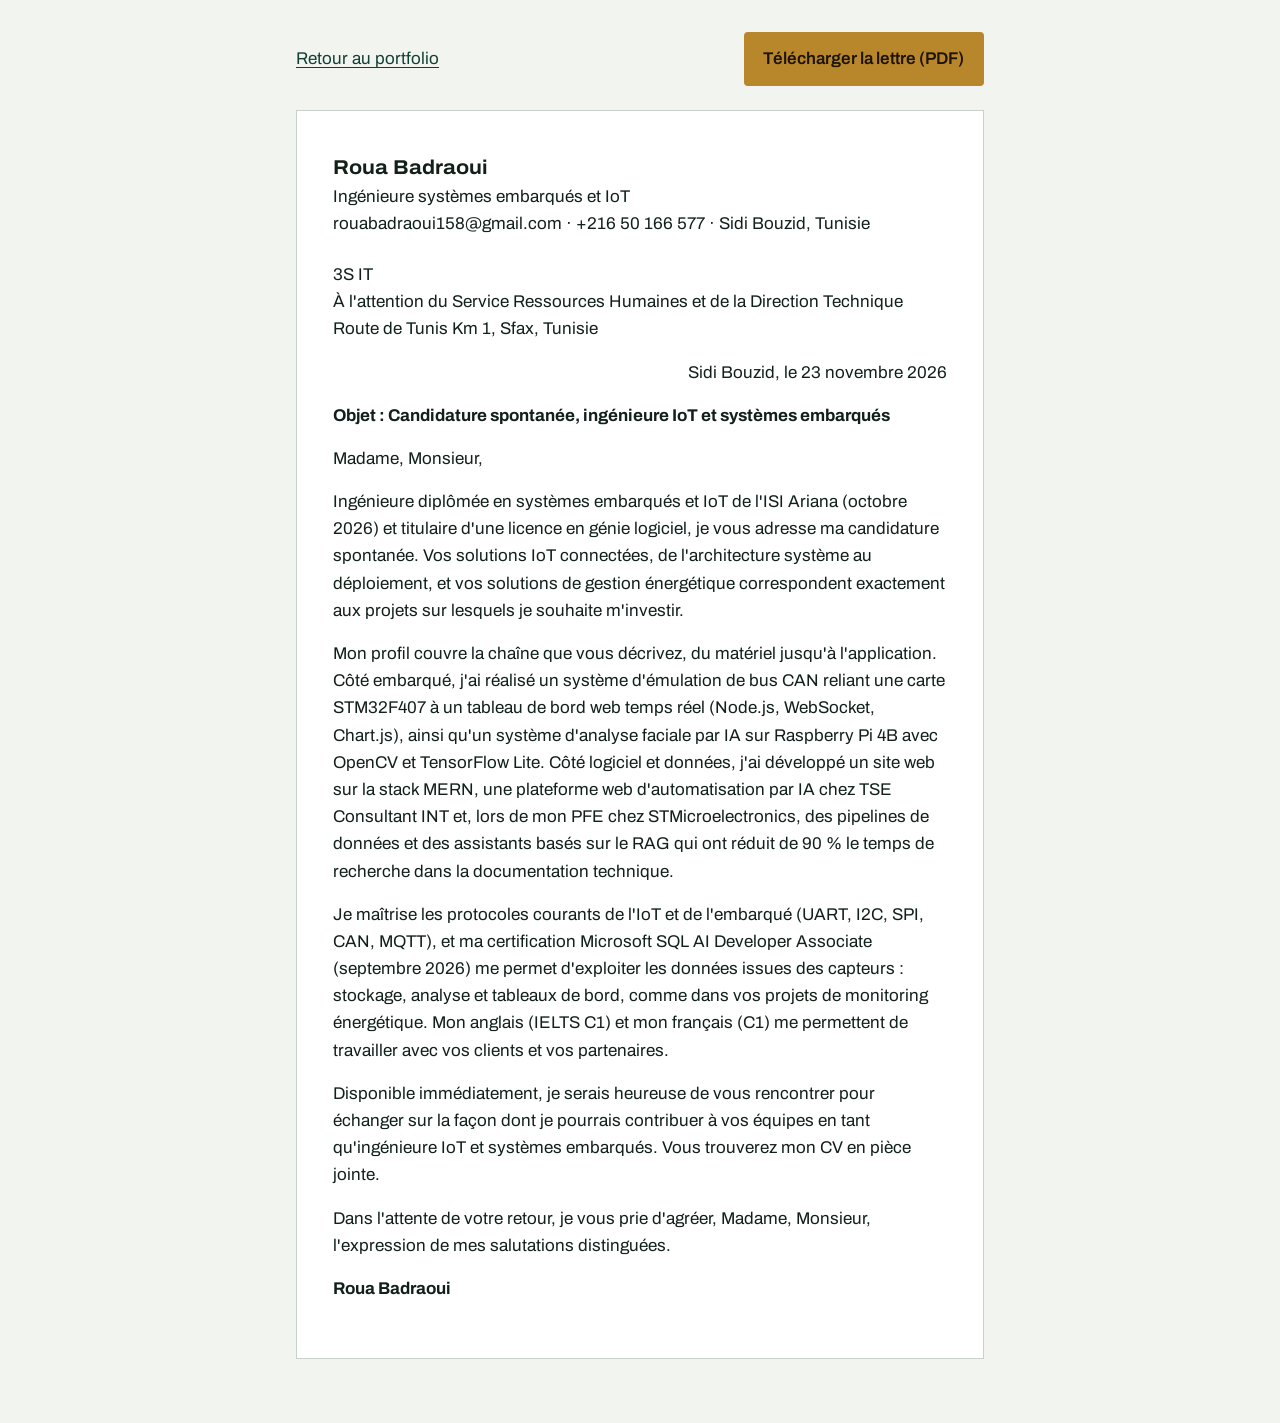
==== lettre.html @ 606a33fa "Nouveau portfolio : CV, projets et lettre de motivation Refonte du site : page principale (projets, " ====
<!DOCTYPE html>
<html lang="fr">
<head>
  <meta charset="utf-8">
  <meta name="viewport" content="width=device-width, initial-scale=1">
  <title>Lettre de motivation | Roua Badraoui</title>
  <meta name="description" content="Lettre de motivation de Roua Badraoui, ingénieure systèmes embarqués et IoT, pour 3S IT.">
  <link rel="preconnect" href="https://fonts.googleapis.com">
  <link rel="preconnect" href="https://fonts.gstatic.com" crossorigin>
  <link href="https://fonts.googleapis.com/css2?family=Archivo:wdth,wght@62..125,100..900&display=swap" rel="stylesheet">
  <link rel="stylesheet" href="style.css">
</head>
<body>
<div class="letter-wrap">
  <div class="letter-bar">
    <a href="index.html">Retour au portfolio</a>
    <span class="actions" style="margin:0">
      <a class="btn" href="assets/Lettre_Motivation_Roua_Badraoui.pdf" download>Télécharger la lettre (PDF)</a>
    </span>
  </div>

  <article class="letter">
    <p class="sender"><strong>Roua Badraoui</strong><br>
      Ingénieure systèmes embarqués et IoT<br>
      rouabadraoui158@gmail.com · +216 50 166 577 · Sidi Bouzid, Tunisie</p>

    <p>3S IT<br>À l'attention du Service Ressources Humaines et de la Direction Technique<br>Route de Tunis Km 1, Sfax, Tunisie</p>

    <p class="date">Sidi Bouzid, le 23 novembre 2026</p>

    <p class="subject">Objet : Candidature spontanée, ingénieure IoT et systèmes embarqués</p>

    <p>Madame, Monsieur,</p>

    <p>Ingénieure diplômée en systèmes embarqués et IoT de l'ISI Ariana (octobre 2026) et titulaire d'une licence en génie logiciel, je vous adresse ma candidature spontanée. Vos solutions IoT connectées, de l'architecture système au déploiement, et vos solutions de gestion énergétique correspondent exactement aux projets sur lesquels je souhaite m'investir.</p>

    <p>Mon profil couvre la chaîne que vous décrivez, du matériel jusqu'à l'application. Côté embarqué, j'ai réalisé un système d'émulation de bus CAN reliant une carte STM32F407 à un tableau de bord web temps réel (Node.js, WebSocket, Chart.js), ainsi qu'un système d'analyse faciale par IA sur Raspberry Pi 4B avec OpenCV et TensorFlow Lite. Côté logiciel et données, j'ai développé un site web sur la stack MERN, une plateforme web d'automatisation par IA chez TSE Consultant INT et, lors de mon PFE chez STMicroelectronics, des pipelines de données et des assistants basés sur le RAG qui ont réduit de 90 % le temps de recherche dans la documentation technique.</p>

    <p>Je maîtrise les protocoles courants de l'IoT et de l'embarqué (UART, I2C, SPI, CAN, MQTT), et ma certification Microsoft SQL AI Developer Associate (septembre 2026) me permet d'exploiter les données issues des capteurs : stockage, analyse et tableaux de bord, comme dans vos projets de monitoring énergétique. Mon anglais (IELTS C1) et mon français (C1) me permettent de travailler avec vos clients et vos partenaires.</p>

    <p>Disponible immédiatement, je serais heureuse de vous rencontrer pour échanger sur la façon dont je pourrais contribuer à vos équipes en tant qu'ingénieure IoT et systèmes embarqués. Vous trouverez mon CV en pièce jointe.</p>

    <p>Dans l'attente de votre retour, je vous prie d'agréer, Madame, Monsieur, l'expression de mes salutations distinguées.</p>

    <p><strong>Roua Badraoui</strong></p>
  </article>
</div>
</body>
</html>
---- style.css ----
:root {
  --board: #123f33;
  --board-2: #1b5646;
  --paper: #f2f4f0;
  --card: #ffffff;
  --ink: #12201a;
  --muted: #475a51;
  --line: #c9d1cb;
  --copper: #b8862b;
  --copper-dark: #7a5410;
}

*, *::before, *::after { box-sizing: border-box; }
html { scroll-behavior: smooth; }
body {
  margin: 0;
  background: var(--paper);
  color: var(--ink);
  font-family: "Archivo", system-ui, -apple-system, "Segoe UI", Roboto, sans-serif;
  font-size: 1.0625rem;
  line-height: 1.6;
  -webkit-font-smoothing: antialiased;
}
a { color: var(--board); text-decoration-thickness: 1px; text-underline-offset: 3px; }
a:hover { color: var(--copper-dark); }
:focus-visible { outline: 3px solid var(--copper); outline-offset: 3px; border-radius: 2px; }
.skip { position: absolute; left: -999px; top: 0; background: var(--board); color: #fff; padding: .6rem 1rem; z-index: 10; }
.skip:focus { left: 0; }

.layout { display: grid; grid-template-columns: 1fr; min-height: 100vh; }
@media (min-width: 960px) {
  .layout { grid-template-columns: 340px minmax(0, 1fr); }
}

/* Identity column: the "board" */
.id {
  background: var(--board);
  color: #eaf1ed;
  padding: 2rem 1.5rem;
}
@media (min-width: 960px) {
  .id { position: sticky; top: 0; height: 100vh; overflow-y: auto; padding: 2.5rem 2rem; display: flex; flex-direction: column; }
}
.id h1 {
  font-stretch: 112%;
  font-weight: 800;
  font-size: 2rem;
  line-height: 1.1;
  margin: 0 0 .5rem;
  letter-spacing: -0.01em;
}
.role { margin: 0 0 1.5rem; color: #cfe0d8; font-size: 1.05rem; }
.status {
  display: inline-flex; align-items: center; gap: .5rem;
  background: rgba(255,255,255,.08);
  border: 1px solid rgba(255,255,255,.22);
  padding: .35rem .75rem; border-radius: 999px;
  font-size: .9rem; margin-bottom: 1.5rem;
}
.status i { width: .55rem; height: .55rem; border-radius: 50%; background: #e3b04b; display: inline-block; }
.id nav ul { list-style: none; padding: 0; margin: 0 0 1.5rem; display: flex; flex-wrap: wrap; gap: .25rem 1rem; }
@media (min-width: 960px) { .id nav ul { flex-direction: column; flex-wrap: nowrap; gap: .1rem; } }
.id nav a { color: #eaf1ed; text-decoration: none; padding: .25rem 0; display: inline-block; border-bottom: 1px solid transparent; }
.id nav a:hover { border-bottom-color: var(--copper); color: #fff; }
.contact { margin-top: auto; font-size: .95rem; }
.contact p { margin: 0 0 .35rem; }
.contact a { color: #eaf1ed; }
.contact a:hover { color: #f0c46b; }

.btn {
  display: inline-block; font: inherit; font-weight: 600;
  padding: .7rem 1.1rem; border-radius: 4px; text-decoration: none;
  border: 2px solid var(--copper); background: var(--copper); color: #1d1405;
}
.btn:hover { background: #d0a043; border-color: #d0a043; color: #1d1405; }
.btn.ghost { background: transparent; color: #eaf1ed; border-color: rgba(255,255,255,.45); }
.btn.ghost:hover { background: rgba(255,255,255,.1); color: #fff; border-color: #fff; }
.main .btn.ghost { color: var(--board); border-color: var(--board); }
.main .btn.ghost:hover { background: var(--board); color: #fff; }
.actions { display: flex; flex-wrap: wrap; gap: .6rem; margin: 1.25rem 0 0; }

/* Main column */
.main { padding: 2.5rem 1.5rem 4rem; max-width: 62rem; }
@media (min-width: 960px) { .main { padding: 3.5rem 3.5rem 5rem; } }
.hero h2 {
  font-stretch: 118%; font-weight: 800;
  font-size: clamp(2rem, 4.6vw, 3.4rem); line-height: 1.05; letter-spacing: -0.015em;
  margin: 0 0 1rem; max-width: 16ch;
}
.lead { max-width: 60ch; font-size: 1.15rem; color: var(--muted); margin: 0; }

/* Signal chain: the memorable element */
.chain { list-style: none; margin: 2.5rem 0 0; padding: 0; display: grid; gap: 0; counter-reset: none; }
.chain li { position: relative; padding: 0 0 1.4rem 2.2rem; }
.chain li::before {
  content: ""; position: absolute; left: 0; top: .35rem; width: 1rem; height: 1rem;
  border: 3px solid var(--board); background: var(--paper); border-radius: 50%;
}
.chain li::after {
  content: ""; position: absolute; left: calc(.5rem - 1.5px); top: 1.5rem; bottom: -.2rem; width: 3px;
  background: var(--copper); transform-origin: top; animation: trace .5s ease-out both;
}
.chain li:last-child::after { display: none; }
.chain li:nth-child(1)::after { animation-delay: .15s; }
.chain li:nth-child(2)::after { animation-delay: .5s; }
.chain li:nth-child(3)::after { animation-delay: .85s; }
.chain li:nth-child(4)::after { animation-delay: 1.2s; }
.chain b { display: block; font-weight: 700; font-stretch: 104%; }
.chain span { color: var(--muted); font-size: .95rem; }
@keyframes trace { from { transform: scaleY(0); } to { transform: scaleY(1); } }
@media (min-width: 760px) {
  .chain { grid-template-columns: repeat(5, 1fr); gap: 0; }
  .chain li { padding: 1.9rem .8rem 0 0; }
  .chain li::before { left: 0; top: 0; }
  .chain li::after { left: 1rem; right: 0; top: calc(.5rem - 1.5px); bottom: auto; width: auto; height: 3px; transform-origin: left; animation-name: traceX; }
  @keyframes traceX { from { transform: scaleX(0); } to { transform: scaleX(1); } }
}
.caption { color: var(--muted); font-size: .9rem; margin: .75rem 0 0; }

section { margin-top: 4rem; scroll-margin-top: 1.5rem; }
section > h2 {
  font-stretch: 108%; font-weight: 800; font-size: 1.6rem; letter-spacing: -0.01em;
  margin: 0 0 1.25rem; padding-bottom: .6rem; border-bottom: 3px solid var(--board);
}

/* Projects */
.projects { display: grid; gap: 1.25rem; }
@media (min-width: 760px) { .projects { grid-template-columns: 1fr 1fr; } }
.project { background: var(--card); border: 1px solid var(--line); border-top: 5px solid var(--board); padding: 1.4rem 1.4rem 1.2rem; }
.project.wide { grid-column: 1 / -1; }
.project h3 { margin: 0 0 .5rem; font-size: 1.2rem; font-weight: 700; line-height: 1.25; }
.project p { margin: 0 0 .8rem; }
.project ul { margin: 0 0 1rem; padding-left: 1.1rem; }
.project li { margin-bottom: .3rem; }
.tags { display: flex; flex-wrap: wrap; gap: .35rem; list-style: none; padding: 0 !important; margin: 0 !important; }
.tags li { font-size: .85rem; background: #e5ebe6; color: var(--board); padding: .15rem .55rem; border-radius: 3px; margin: 0; }

/* Timeline (a real sequence) */
.timeline { list-style: none; margin: 0; padding: 0; }
.timeline > li { display: grid; gap: .25rem 1.5rem; padding: 0 0 1.75rem 0; }
@media (min-width: 760px) { .timeline > li { grid-template-columns: 11rem 1fr; } }
.when { color: var(--copper-dark); font-weight: 600; font-size: .95rem; }
.timeline h3 { margin: 0; font-size: 1.1rem; font-weight: 700; }
.where { color: var(--muted); margin: 0 0 .4rem; }
.timeline ul { margin: .25rem 0 0; padding-left: 1.1rem; max-width: 62ch; }
.timeline li li { margin-bottom: .3rem; }

/* Skills */
.skills { display: grid; gap: 1.25rem 2rem; margin: 0; }
@media (min-width: 760px) { .skills { grid-template-columns: 1fr 1fr; } }
.skills dt { font-weight: 700; margin-bottom: .15rem; color: var(--board); }
.skills dd { margin: 0; color: var(--ink); max-width: 56ch; }

.two { display: grid; gap: 2rem; }
@media (min-width: 760px) { .two { grid-template-columns: 1fr 1fr; } }
.two h3 { margin: 0 0 .75rem; font-size: 1.1rem; }
.plain { margin: 0; padding-left: 1.1rem; }
.plain li { margin-bottom: .45rem; }
.plain small { display: block; color: var(--muted); }

footer { margin-top: 4rem; padding-top: 1.25rem; border-top: 1px solid var(--line); color: var(--muted); font-size: .9rem; }

/* Letter page */
.letter-wrap { max-width: 46rem; margin: 0 auto; padding: 2rem 1.5rem 4rem; }
.letter-bar { display: flex; justify-content: space-between; align-items: center; flex-wrap: wrap; gap: .75rem; margin-bottom: 1.5rem; }
.letter { background: var(--card); border: 1px solid var(--line); padding: 2.5rem 2.25rem; }
.letter p { margin: 0 0 1rem; max-width: 66ch; }
.letter .sender { margin-bottom: 1.5rem; }
.letter .sender strong { font-size: 1.25rem; font-stretch: 108%; }
.letter .date { text-align: right; }
.letter .subject { font-weight: 700; }

@media (prefers-reduced-motion: reduce) {
  html { scroll-behavior: auto; }
  .chain li::after { animation: none; }
}
@media print {
  .id, .letter-bar, .skip { display: none; }
  body { background: #fff; font-size: 11pt; }
  .letter { border: 0; padding: 0; }
  .letter-wrap { padding: 0; }
}
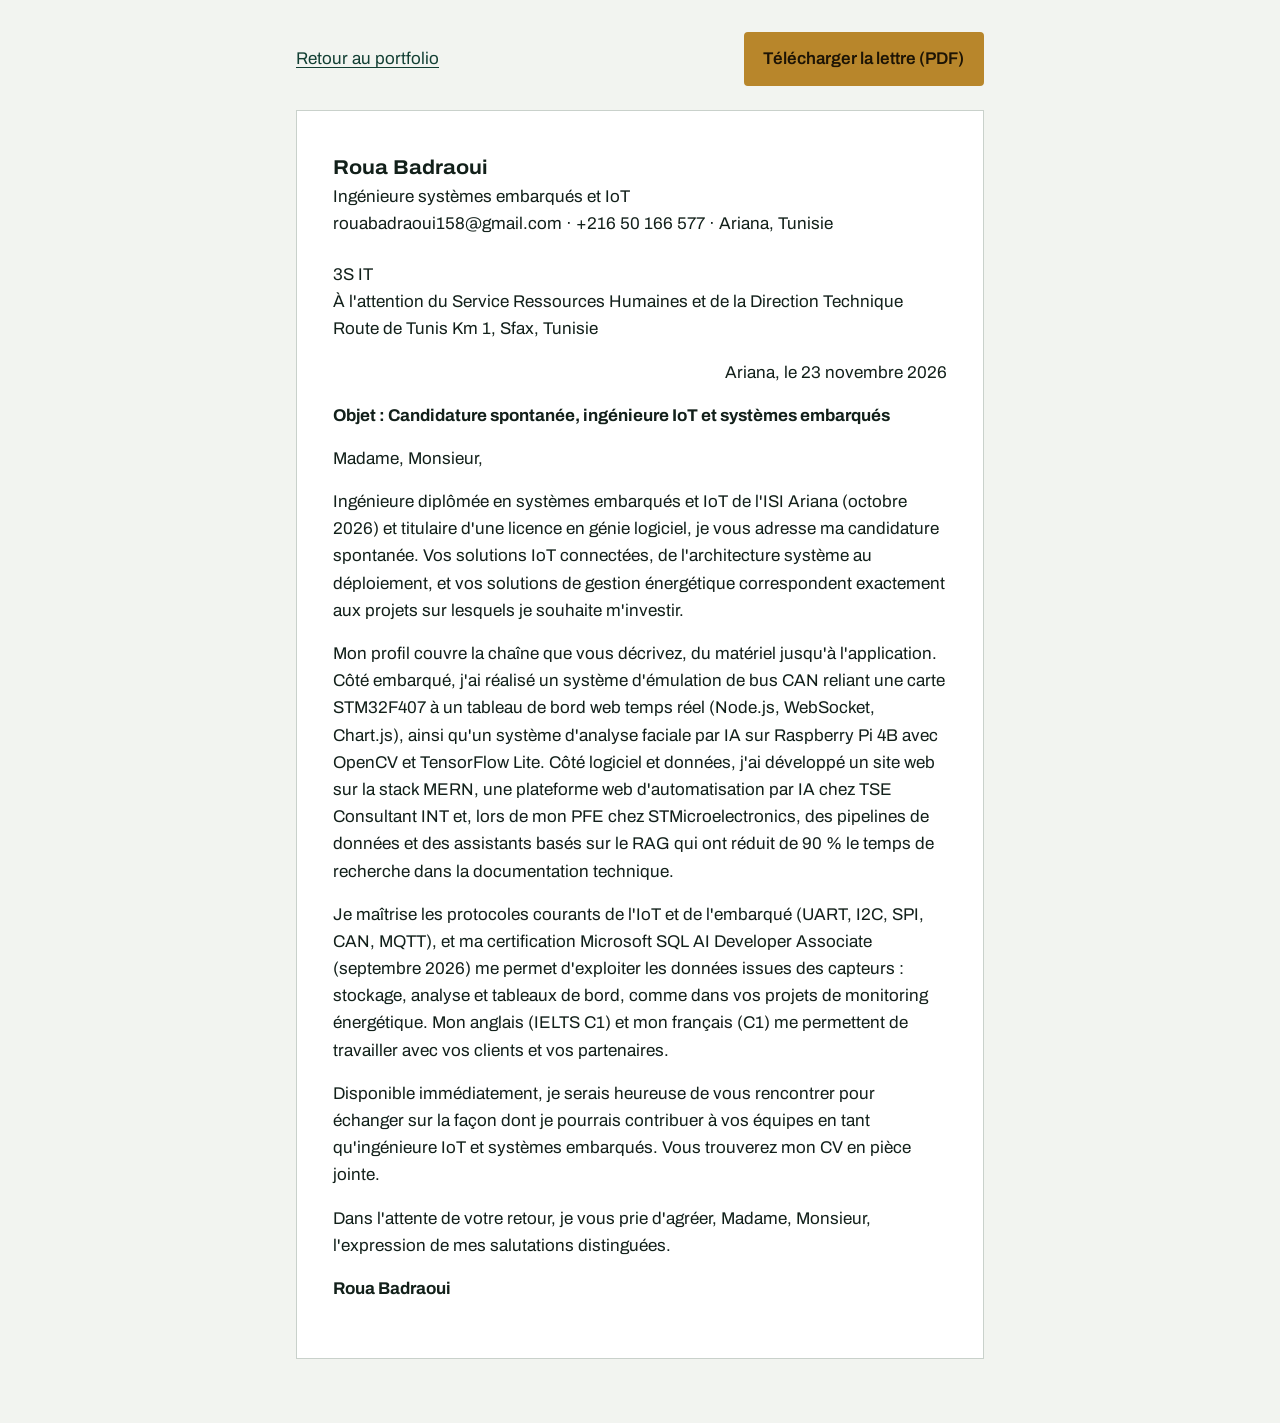
==== commit b9e6e0aa: "Titre plus sobre et adresse à Ariana - Nouveau titre principal : Systèmes embarqués, IoT et intellig" ====
--- a/lettre.html
+++ b/lettre.html
@@ -22,11 +22,11 @@
   <article class="letter">
     <p class="sender"><strong>Roua Badraoui</strong><br>
       Ingénieure systèmes embarqués et IoT<br>
-      rouabadraoui158@gmail.com · +216 50 166 577 · Sidi Bouzid, Tunisie</p>
+      rouabadraoui158@gmail.com · +216 50 166 577 · Ariana, Tunisie</p>
 
     <p>3S IT<br>À l'attention du Service Ressources Humaines et de la Direction Technique<br>Route de Tunis Km 1, Sfax, Tunisie</p>
 
-    <p class="date">Sidi Bouzid, le 23 novembre 2026</p>
+    <p class="date">Ariana, le 23 novembre 2026</p>
 
     <p class="subject">Objet : Candidature spontanée, ingénieure IoT et systèmes embarqués</p>
 
--- a/style.css
+++ b/style.css
@@ -84,8 +84,8 @@
 @media (min-width: 960px) { .main { padding: 3.5rem 3.5rem 5rem; } }
 .hero h2 {
   font-stretch: 118%; font-weight: 800;
-  font-size: clamp(2rem, 4.6vw, 3.4rem); line-height: 1.05; letter-spacing: -0.015em;
-  margin: 0 0 1rem; max-width: 16ch;
+  font-size: clamp(1.9rem, 3.8vw, 2.9rem); line-height: 1.1; letter-spacing: -0.015em;
+  margin: 0 0 1rem; max-width: 22ch;
 }
 .lead { max-width: 60ch; font-size: 1.15rem; color: var(--muted); margin: 0; }
 
